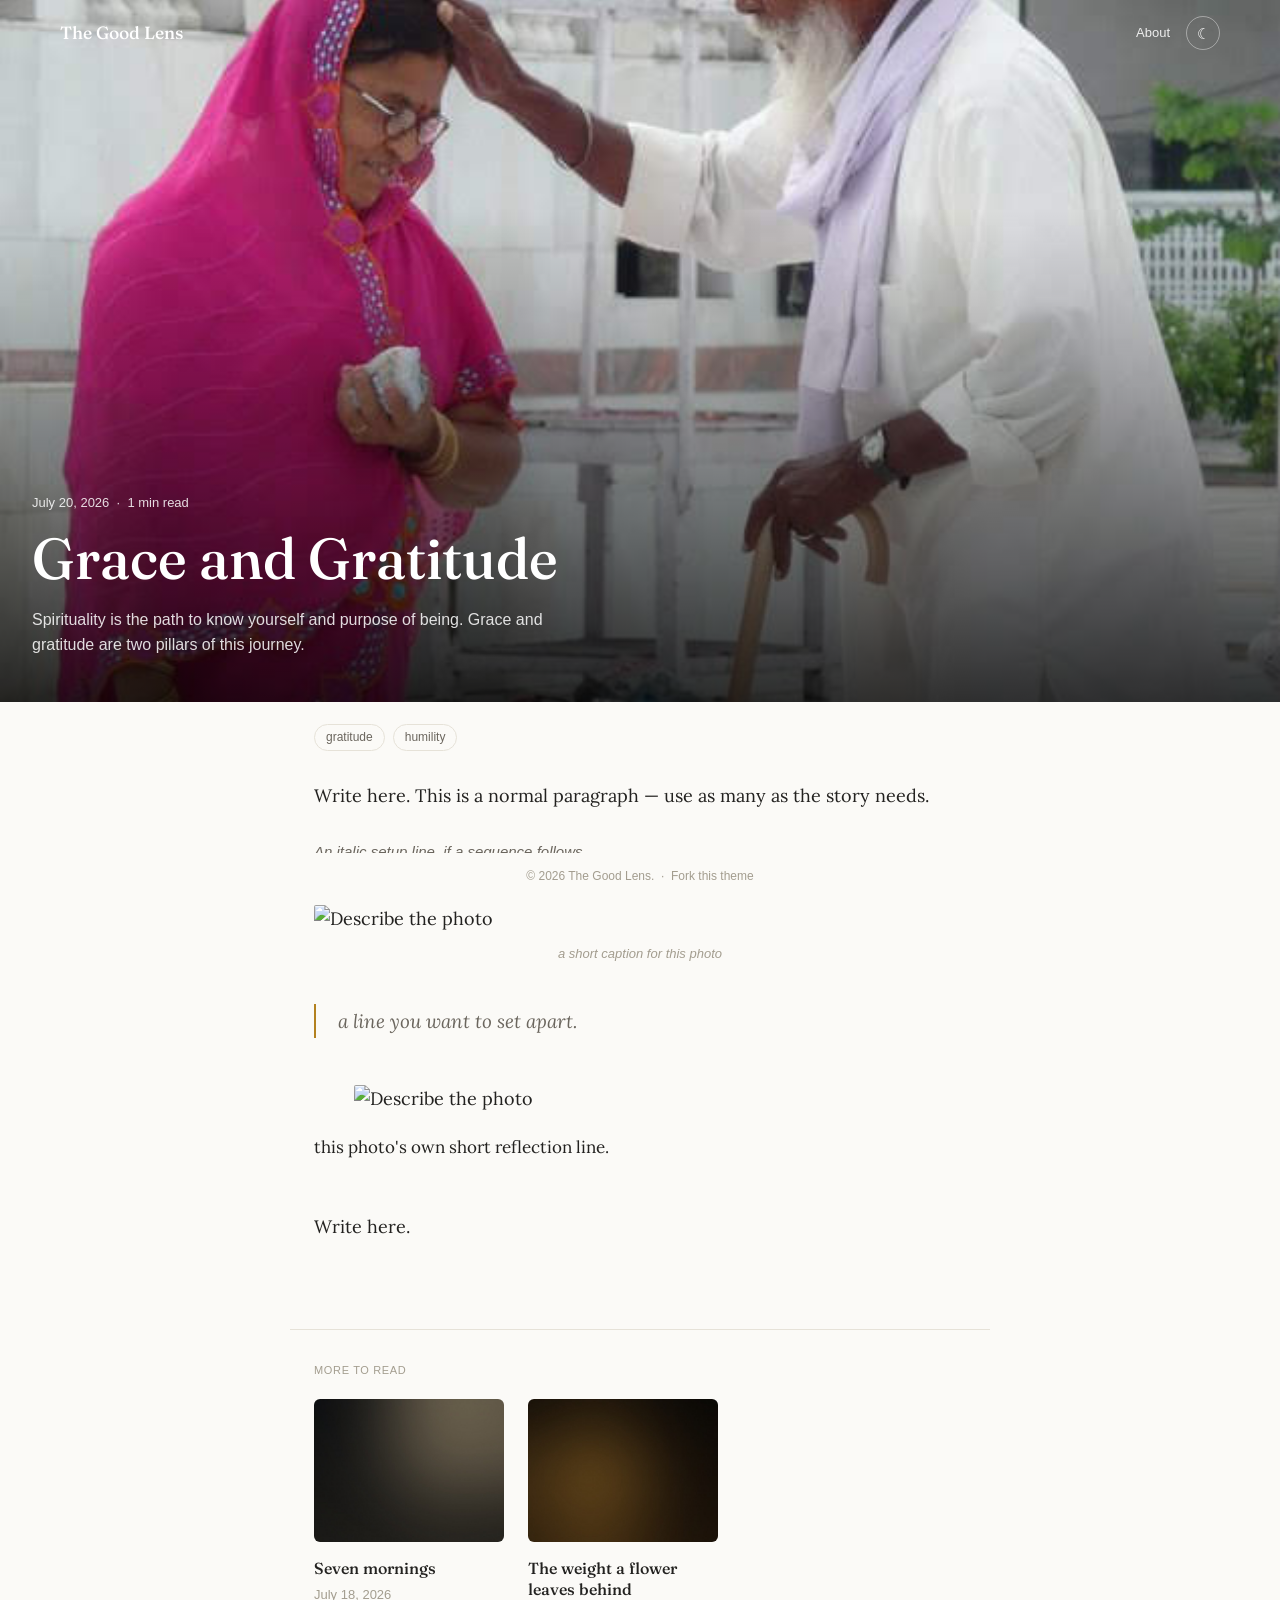
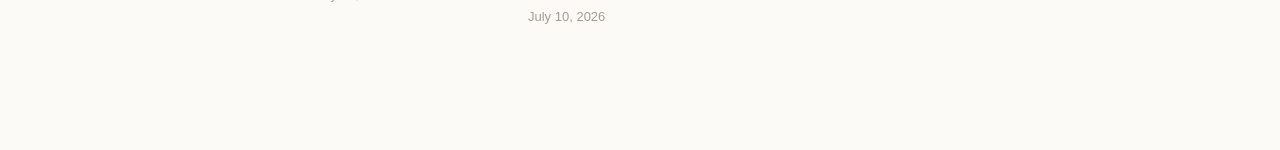
==== entries/humility-and-gratitude.html @ 4eff6de7 "Rename humility-and-gratitude to humility-and-gratitude.html" ====
<!DOCTYPE html>
<html lang="en">
<head>
  <meta charset="UTF-8">
  <meta name="viewport" content="width=device-width, initial-scale=1.0">
  <!-- EDIT: page title (shows in browser tab / search results) -->
  <title>Humility and Gratitude</title>

  <link rel="preconnect" href="https://fonts.googleapis.com">
  <link rel="preconnect" href="https://fonts.gstatic.com" crossorigin>
  <link href="https://fonts.googleapis.com/css2?family=Fraunces:ital,opsz,wght@0,9..144,400..600;1,9..144,400..500&family=Lora:ital,wght@0,400;0,500;1,400&display=swap" rel="stylesheet">

  <link rel="icon" type="image/svg+xml" href="../assets/favicon.svg">
  <link rel="stylesheet" href="../assets/css/main.css">
</head>
<!-- EDIT: data-entry-file must exactly match the filename you saved this
     page as, AND match the "file" value you add for it in entries-data.js.
     This is what lets tags and "More to read" find their way to this page. -->
<body class="has-hero" data-entry-file="humility-and-gratitude.html">

  <!-- Leave these three exactly as-is — same on every entry page -->
  <div class="progress-bar" id="progress-bar"></div>
  <div class="topbar">
    <div class="topbar__inner">
      <a class="topbar__mark" href="../index.html">The Good Lens</a>
      <div class="topbar__right">
        <a href="../about.html">About</a>
        <button class="theme-toggle" id="theme-toggle" aria-label="Switch to dark mode"></button>
      </div>
    </div>
  </div>

  <!-- ===== Hero banner =====
       EDIT: image, date, title, and description. "Time to read" fills
       itself in automatically based on word count — leave that span empty. -->
  <div class="entry-hero">
    <img class="entry-hero__img" src="../assets/images/blessings1.jpg" alt="">
    <div class="entry-hero__scrim"></div>
    <div class="entry-hero__content">
      <p class="entry-hero__meta">July 20, 2026 &nbsp;·&nbsp; <span id="read-time"></span></p>
      <h1 class="entry-hero__title">Grace and Gratitude</h1>
      <p class="entry-hero__desc">Spirituality is the path to know yourself and purpose of being. Grace and gratitude are two pillars of this journey.</p>
    </div>
  </div>

  <!-- Leave as-is — tags fill in automatically from entries-data.js -->
  <div class="entry-tags" id="entry-tags"></div>

  <article class="entry-body">

    <!-- ============================================================
         Everything below is building blocks — use any combination,
         in any order, delete what you don't need for this entry.
         ============================================================ -->

    <!-- A plain paragraph of writing -->
    <p>Write here. This is a normal paragraph — use as many as the story needs.</p>

    <!-- An opening note (small italic line) — good for setting up
         a numbered sequence below, like "a week of the same walk..." -->
    <p class="opening-note">An italic setup line, if a sequence follows.</p>

    <!-- A photo woven into flowing writing, with a small caption -->
    <figure class="inline-photo">
      <img src="../assets/images/your-photo.jpg" alt="Describe the photo">
      <figcaption>a short caption for this photo</figcaption>
    </figure>

    <!-- A quoted or pivotal line, set apart from the paragraph flow —
         good for scripture, or a single sentence you want to land quietly -->
    <blockquote>a line you want to set apart.</blockquote>

    <!-- A numbered photo-moment — copy this whole block for each photo
         in a sequence -->
    <div class="moment">
      <figure class="moment__photo">
        <img src="../assets/images/your-photo.jpg" alt="Describe the photo">
      </figure>
      <p class="moment__caption">this photo's own short reflection line.</p>
    </div>

    <!-- Closing paragraph -->
    <p>Write here.</p>

  </article>

  <!-- Leave as-is — automatically shows up to 3 entries that share tags
       with this one (or, if none share a tag, simply other entries) -->
  <div class="related-posts" id="related-posts"></div>

  <!-- Leave this footer exactly as-is — same on every page -->
  <footer class="site">
    &copy; <span id="year"></span> The Good Lens. &nbsp;·&nbsp;
    <a href="https://github.com/thegoodlens/thegoodlens.github.io" target="_blank" rel="noopener">Fork this theme</a>
  </footer>

  <script>document.getElementById('year').textContent = new Date().getFullYear();</script>
  <script src="../assets/js/entries-data.js"></script>
  <script src="../assets/js/main.js"></script>
</body>
</html>
---- assets/css/main.css ----
/* ================================
   The Good Lens
   ================================ */

:root {
  --paper: #fbfaf7;
  --ink: #232220;
  --ink-soft: #6b665e;
  --ink-faint: #a39d8f;
  --line: #e6e2d8;
  --accent: #b3811f;
  --accent-soft: #f3e8d2;

  --serif-display: "Fraunces", Georgia, serif;
  --serif-body: "Lora", Georgia, serif;
  --sans: -apple-system, BlinkMacSystemFont, "Segoe UI", sans-serif;
}

[data-theme="dark"] {
  --paper: #18170f;
  --ink: #ece7d9;
  --ink-soft: #a39d8c;
  --ink-faint: #6e6a5c;
  --line: #35322690;
  --accent: #dcae5a;
  --accent-soft: #362c17;
}

* { box-sizing: border-box; }

body {
  margin: 0;
  background: var(--paper);
  color: var(--ink);
  font-family: var(--serif-body);
  line-height: 1.6;
  -webkit-font-smoothing: antialiased;
  transition: background 0.25s ease, color 0.25s ease;
}

img { max-width: 100%; display: block; }
a { color: inherit; text-decoration: none; }
a.underline { border-bottom: 1px solid var(--ink-faint); }
a.underline:hover { color: var(--accent); border-color: var(--accent); }

.wrap {
  max-width: 700px;
  margin: 0 auto;
  padding: 0 24px;
}

/* ---------- Shared page chrome ---------- */

body { padding-bottom: 52px; }

/* Icon-only sun/moon theme toggle, used on every page */

.theme-toggle {
  background: none;
  border: 1px solid var(--line);
  border-radius: 50%;
  width: 34px;
  height: 34px;
  display: inline-flex;
  align-items: center;
  justify-content: center;
  font-size: 15px;
  line-height: 1;
  cursor: pointer;
  color: var(--ink-soft);
}

.theme-toggle:hover { border-color: var(--accent); color: var(--accent); }

/* ---------- Topbar — fixed/static, shared by every page ---------- */

.topbar {
  position: fixed;
  top: 0; left: 0; right: 0;
  z-index: 20;
  background: transparent;
  display: flex;
  align-items: center;
  justify-content: space-between;
  padding: 16px 32px;
  transition: background 0.3s ease;
}

.topbar.is-scrolled {
  background: var(--paper);
}

.topbar__inner {
  display: flex;
  align-items: center;
  justify-content: space-between;
  max-width: 1160px;
  margin: 0 auto;
  width: 100%;
}

.topbar__mark {
  font-family: var(--serif-display);
  font-weight: 500;
  font-size: 1.1rem;
  transition: opacity 0.3s ease, transform 0.3s ease, color 0.3s ease;
}

body.is-home .topbar__mark {
  opacity: 0;
  transform: translateY(-6px);
  pointer-events: none;
}

body.is-home .topbar.is-scrolled .topbar__mark {
  opacity: 1;
  transform: none;
  pointer-events: auto;
}

.topbar__mark:hover { color: var(--accent); }

.topbar__right {
  display: flex;
  align-items: center;
  gap: 16px;
  font-family: var(--sans);
  font-size: 13px;
}

.topbar__right > a { color: var(--ink-soft); transition: color 0.3s ease; }
.topbar__right > a:hover { color: var(--accent); }

/* Over a hero photo, pre-scroll: force white/translucent chrome for legibility.
   Once scrolled past the hero, revert to normal theme colors. */

body.has-hero .topbar:not(.is-scrolled) .topbar__right > a {
  color: rgba(255,255,255,0.88);
}
body.has-hero .topbar:not(.is-scrolled) .theme-toggle {
  color: #fff;
  border-color: rgba(255,255,255,0.4);
}

body.has-hero .topbar:not(.is-scrolled) .topbar__mark {
  color: #fff;
}

/* ---------- Homepage masthead ---------- */

.home-masthead {
  max-width: 1160px;
  margin: 0 auto;
  padding: 16px 32px 52px;
}

.home-masthead h1 {
  font-family: var(--serif-display);
  font-weight: 500;
  font-size: clamp(2.4rem, 6vw, 3.4rem);
  margin: 0 0 12px;
}

.home-masthead p {
  font-family: var(--sans);
  font-size: 15px;
  color: var(--ink-soft);
  max-width: 480px;
  line-height: 1.6;
  margin: 0;
}

/* ---------- Entry grid (image-forward cards) ---------- */

.entry-grid {
  display: grid;
  grid-template-columns: repeat(3, 1fr);
  gap: 32px 28px;
  max-width: 1160px;
  margin: 0 auto;
  padding: 0 32px 20px;
}

.entry-card { display: block; }
.entry-card.is-hidden { display: none; }

.entry-card__thumb {
   display: block;
  overflow: hidden;
  border-radius: 6px;
  margin-bottom: 16px;
}

.entry-card__thumb img {
  width: 100%;
  aspect-ratio: 4 / 3;
  object-fit: cover;
  display: block;
  transition: transform 0.4s ease;
}

.entry-card:hover .entry-card__thumb img { transform: scale(1.03); }

.entry-card__title {
  font-family: var(--serif-display);
  font-weight: 500;
  font-size: 1.15rem;
  line-height: 1.35;
  margin: 0 0 6px;
}

.entry-card__title a:hover { color: var(--accent); }

.entry-card__date {
  font-family: var(--sans);
  font-size: 13px;
  color: var(--ink-faint);
  margin: 0;
}

/* ---------- Pagination ---------- */

.pagination {
  display: flex;
  align-items: center;
  justify-content: center;
  gap: 16px;
  padding: 48px 24px 44px;
  font-family: var(--sans);
  font-size: 13px;
  color: var(--ink-soft);
}

.pagination button {
  background: none;
  border: 1px solid var(--line);
  border-radius: 100px;
  padding: 7px 16px;
  color: var(--ink-soft);
  cursor: pointer;
  font-family: inherit;
  font-size: inherit;
}

.pagination button:hover:not(:disabled) { border-color: var(--accent); color: var(--accent); }
.pagination button:disabled { opacity: 0.35; cursor: default; }

/* ---------- Reading progress bar ---------- */

.progress-bar {
  position: fixed;
  top: 0; left: 0;
  height: 3px;
  width: 0%;
  background: var(--accent);
  z-index: 30;
  transition: width 0.1s linear;
}

/* ---------- Entry hero banner ---------- */

.entry-hero {
  position: relative;
  height: 78vh;
  min-height: 420px;
  overflow: hidden;
  background: #111;
}

.entry-hero__img {
  position: absolute;
  inset: 0;
  width: 100%;
  height: 100%;
  object-fit: cover;
}

.entry-hero__scrim {
  position: absolute;
  inset: 0;
  background: linear-gradient(to top, rgba(0,0,0,0.78) 0%, rgba(0,0,0,0.25) 45%, rgba(0,0,0,0) 70%);
}

.entry-hero__content {
  position: absolute;
  left: 0; right: 0; bottom: 0;
  padding: 0 32px 44px;
  max-width: 900px;
}

.entry-hero__meta {
  font-family: var(--sans);
  font-size: 13px;
  color: rgba(255,255,255,0.85);
  margin: 0 0 14px;
}

.entry-hero__title {
  font-family: var(--serif-display);
  font-weight: 500;
  color: #fff;
  font-size: clamp(2.2rem, 6vw, 3.6rem);
  line-height: 1.1;
  margin: 0 0 16px;
}

.entry-hero__desc {
  font-family: var(--sans);
  font-size: 16px;
  color: rgba(255,255,255,0.85);
  max-width: 60ch;
  line-height: 1.6;
  margin: 0;
}

/* Quiet tag row, sits between the hero and the body copy */

.entry-tags {
  max-width: 700px;
  margin: 0 auto;
  padding: 22px 24px 0;
  display: flex;
  flex-wrap: wrap;
  gap: 8px;
  font-family: var(--sans);
  font-size: 12px;
  color: var(--ink-soft);
}

.entry-tags span {
  border: 1px solid var(--line);
  border-radius: 100px;
  padding: 3px 11px;
}

.entry-body {
  max-width: 700px;
  margin: 0 auto;
  padding: 28px 24px 60px;
  font-size: 18px;
}

.entry-body p {
  margin: 0 0 1.4em;
  line-height: 1.85;
}

.entry-body .opening-note {
  font-family: var(--sans);
  font-size: 15px;
  color: var(--ink-soft);
  font-style: italic;
  margin: 0 0 2em;
}

.entry-body blockquote {
  margin: 2em 0;
  padding-left: 22px;
  border-left: 2px solid var(--accent);
  font-style: italic;
  color: var(--ink-soft);
  font-size: 1.05em;
  line-height: 1.8;
}

/* Flowing-style inline photo */

.entry-body figure.inline-photo {
  margin: 2.2em 0;
}

.entry-body figure.inline-photo img {
  width: 100%;
  border-radius: 2px;
}

.entry-body figure.inline-photo figcaption {
  font-family: var(--sans);
  font-size: 13px;
  color: var(--ink-faint);
  font-style: italic;
  margin-top: 10px;
  text-align: center;
}

/* Numbered photo-moment style */

.moment {
  margin: 2.6em 0;
}

.moment__photo img {
  width: 100%;
  border-radius: 2px;
  margin-bottom: 12px;
}

.moment__caption {
  font-size: 17px;
  line-height: 1.75;
  color: var(--ink);
  margin: 0;
}

/* ---------- About page ---------- */

.page-masthead {
  max-width: 640px;
  margin: 0 auto;
  padding: 96px 24px 8px;
}

.page-masthead h1 {
  font-family: var(--serif-display);
  font-weight: 500;
  font-size: clamp(2rem, 5vw, 2.8rem);
  margin: 0;
}

.about-body {
  max-width: 640px;
  margin: 0 auto;
  padding: 24px 24px 100px;
  font-size: 18px;
}

.about-body p { line-height: 1.85; margin: 0 0 1.4em; }

/* ---------- "More to read" — related entries, end of each entry page ---------- */

.related-posts {
  max-width: 700px;
  margin: 0 auto;
  padding: 32px 24px 70px;
  border-top: 1px solid var(--line);
}

.related-posts__label {
  font-family: var(--sans);
  font-size: 11px;
  letter-spacing: 0.06em;
  text-transform: uppercase;
  color: var(--ink-faint);
  margin: 0 0 20px;
}

.related-posts__grid {
  display: flex;
  flex-wrap: wrap;
  gap: 24px;
}

.related-posts__grid .entry-card {
  flex: 0 1 190px;
}

.related-posts__grid .entry-card__title {
  font-size: 1rem;
}

/* ---------- Footer ---------- */

footer.site {
  position: fixed;
  bottom: 0; left: 0; right: 0;
  z-index: 15;
  background: var(--paper);
  padding: 14px 24px;
  text-align: center;
  font-family: var(--sans);
  font-size: 12px;
  color: var(--ink-faint);
}

footer.site a:hover { color: var(--accent); }

/* ---------- Responsive ---------- */

@media (max-width: 560px) {
  .entry-body { font-size: 17px; }
  .entry-hero { height: 62vh; min-height: 340px; }
  .related-posts__grid .entry-card { flex-basis: 140px; }
  .entry-grid { grid-template-columns: 1fr; gap: 28px; }
  .home-masthead { padding-top: 64px; padding-bottom: 36px; }
  /* ------- .page-masthead { padding-top: 64px; } ----*/
}

@media (min-width: 561px) and (max-width: 860px) {
  .entry-grid { grid-template-columns: repeat(2, 1fr); }
}
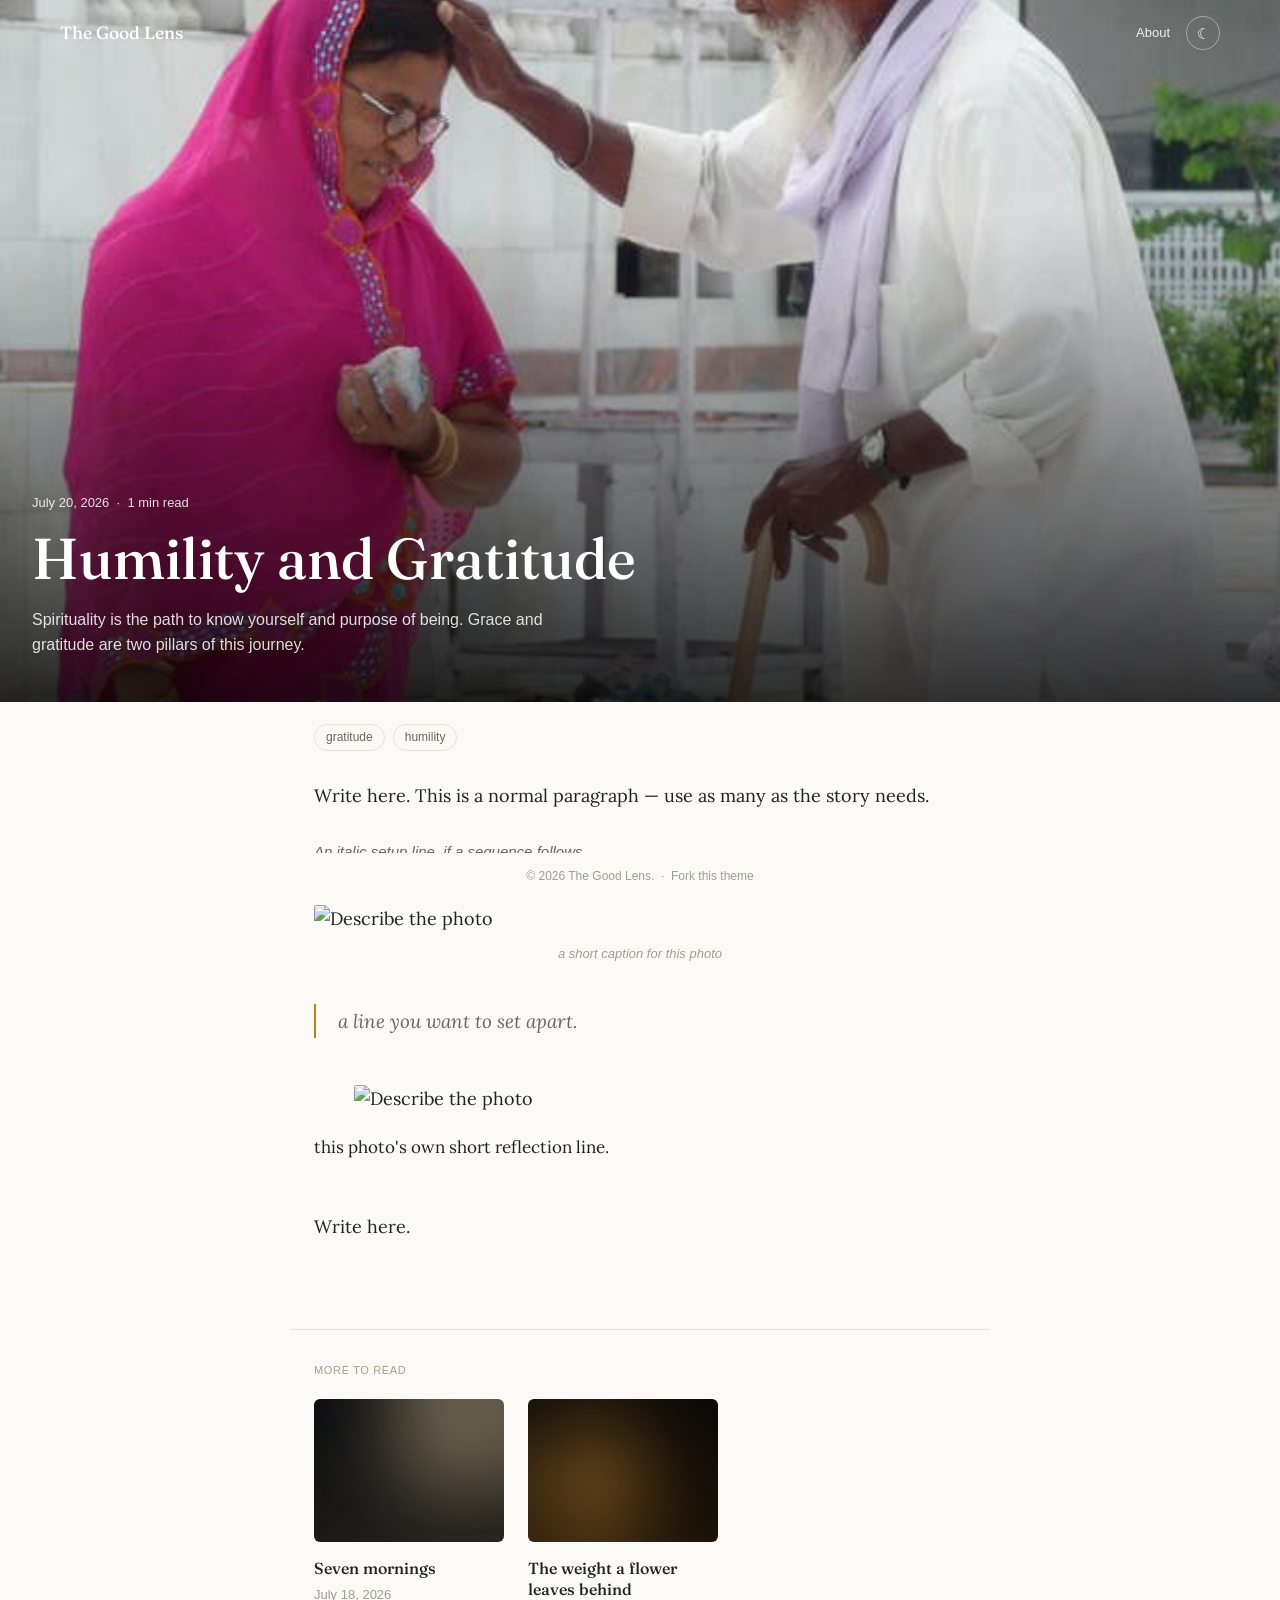
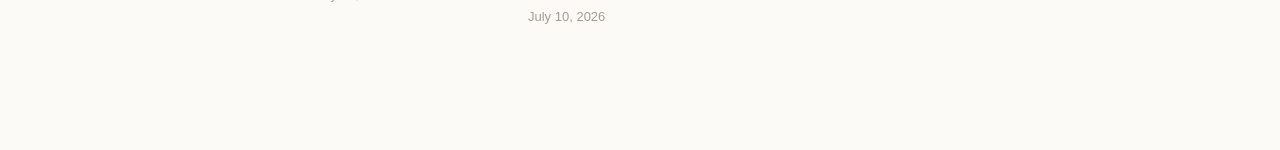
==== commit 25dd55f2: "Update humility-and-gratitude.html" ====
--- a/entries/humility-and-gratitude.html
+++ b/entries/humility-and-gratitude.html
@@ -38,7 +38,7 @@
     <div class="entry-hero__scrim"></div>
     <div class="entry-hero__content">
       <p class="entry-hero__meta">July 20, 2026 &nbsp;·&nbsp; <span id="read-time"></span></p>
-      <h1 class="entry-hero__title">Grace and Gratitude</h1>
+      <h1 class="entry-hero__title">Humility and Gratitude</h1>
       <p class="entry-hero__desc">Spirituality is the path to know yourself and purpose of being. Grace and gratitude are two pillars of this journey.</p>
     </div>
   </div>
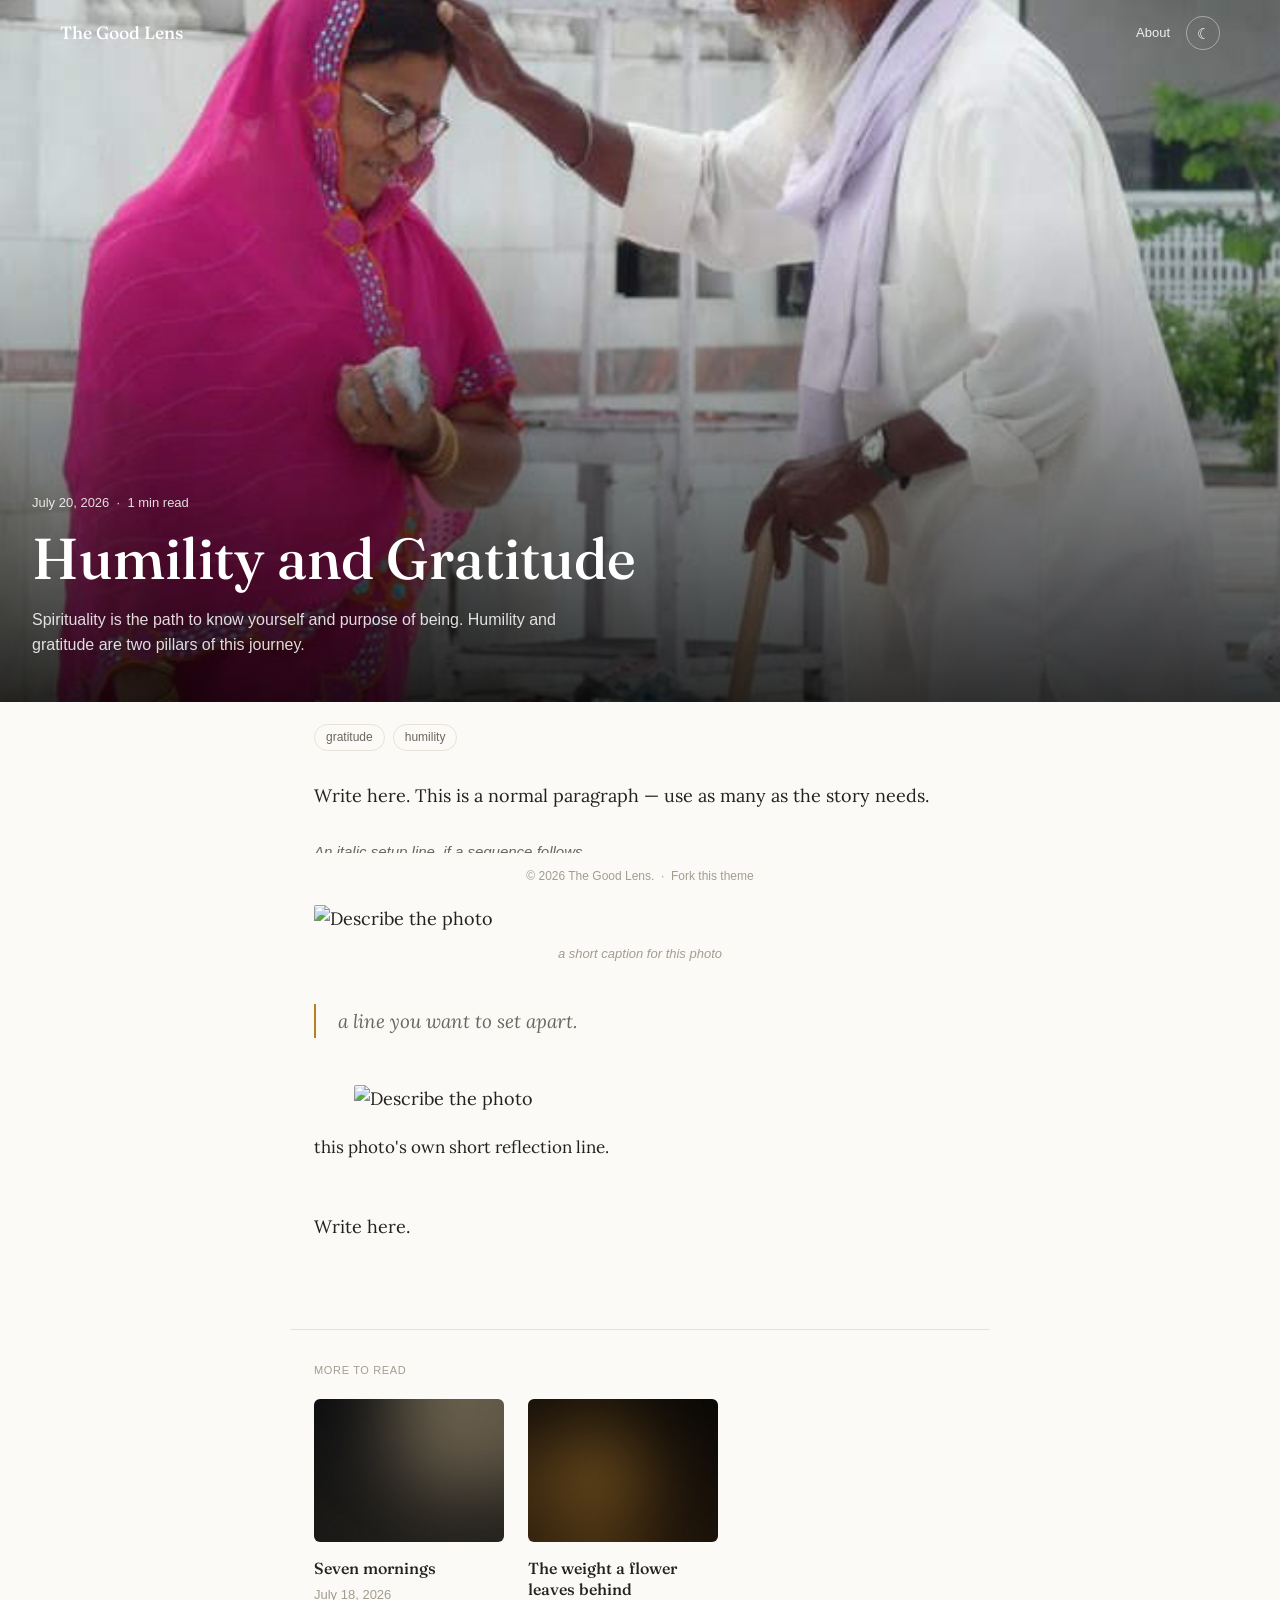
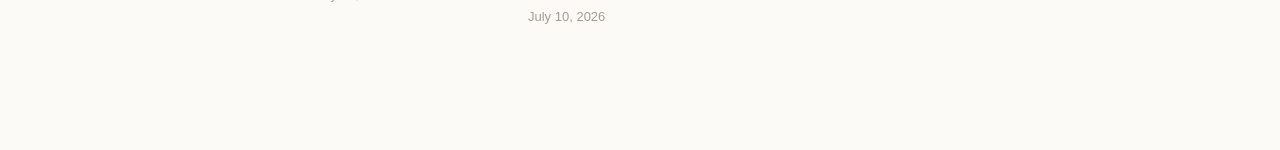
==== commit 5b55516e: "Update humility-and-gratitude.html" ====
--- a/entries/humility-and-gratitude.html
+++ b/entries/humility-and-gratitude.html
@@ -39,7 +39,7 @@
     <div class="entry-hero__content">
       <p class="entry-hero__meta">July 20, 2026 &nbsp;·&nbsp; <span id="read-time"></span></p>
       <h1 class="entry-hero__title">Humility and Gratitude</h1>
-      <p class="entry-hero__desc">Spirituality is the path to know yourself and purpose of being. Grace and gratitude are two pillars of this journey.</p>
+      <p class="entry-hero__desc">Spirituality is the path to know yourself and purpose of being. Humility and gratitude are two pillars of this journey.</p>
     </div>
   </div>
 
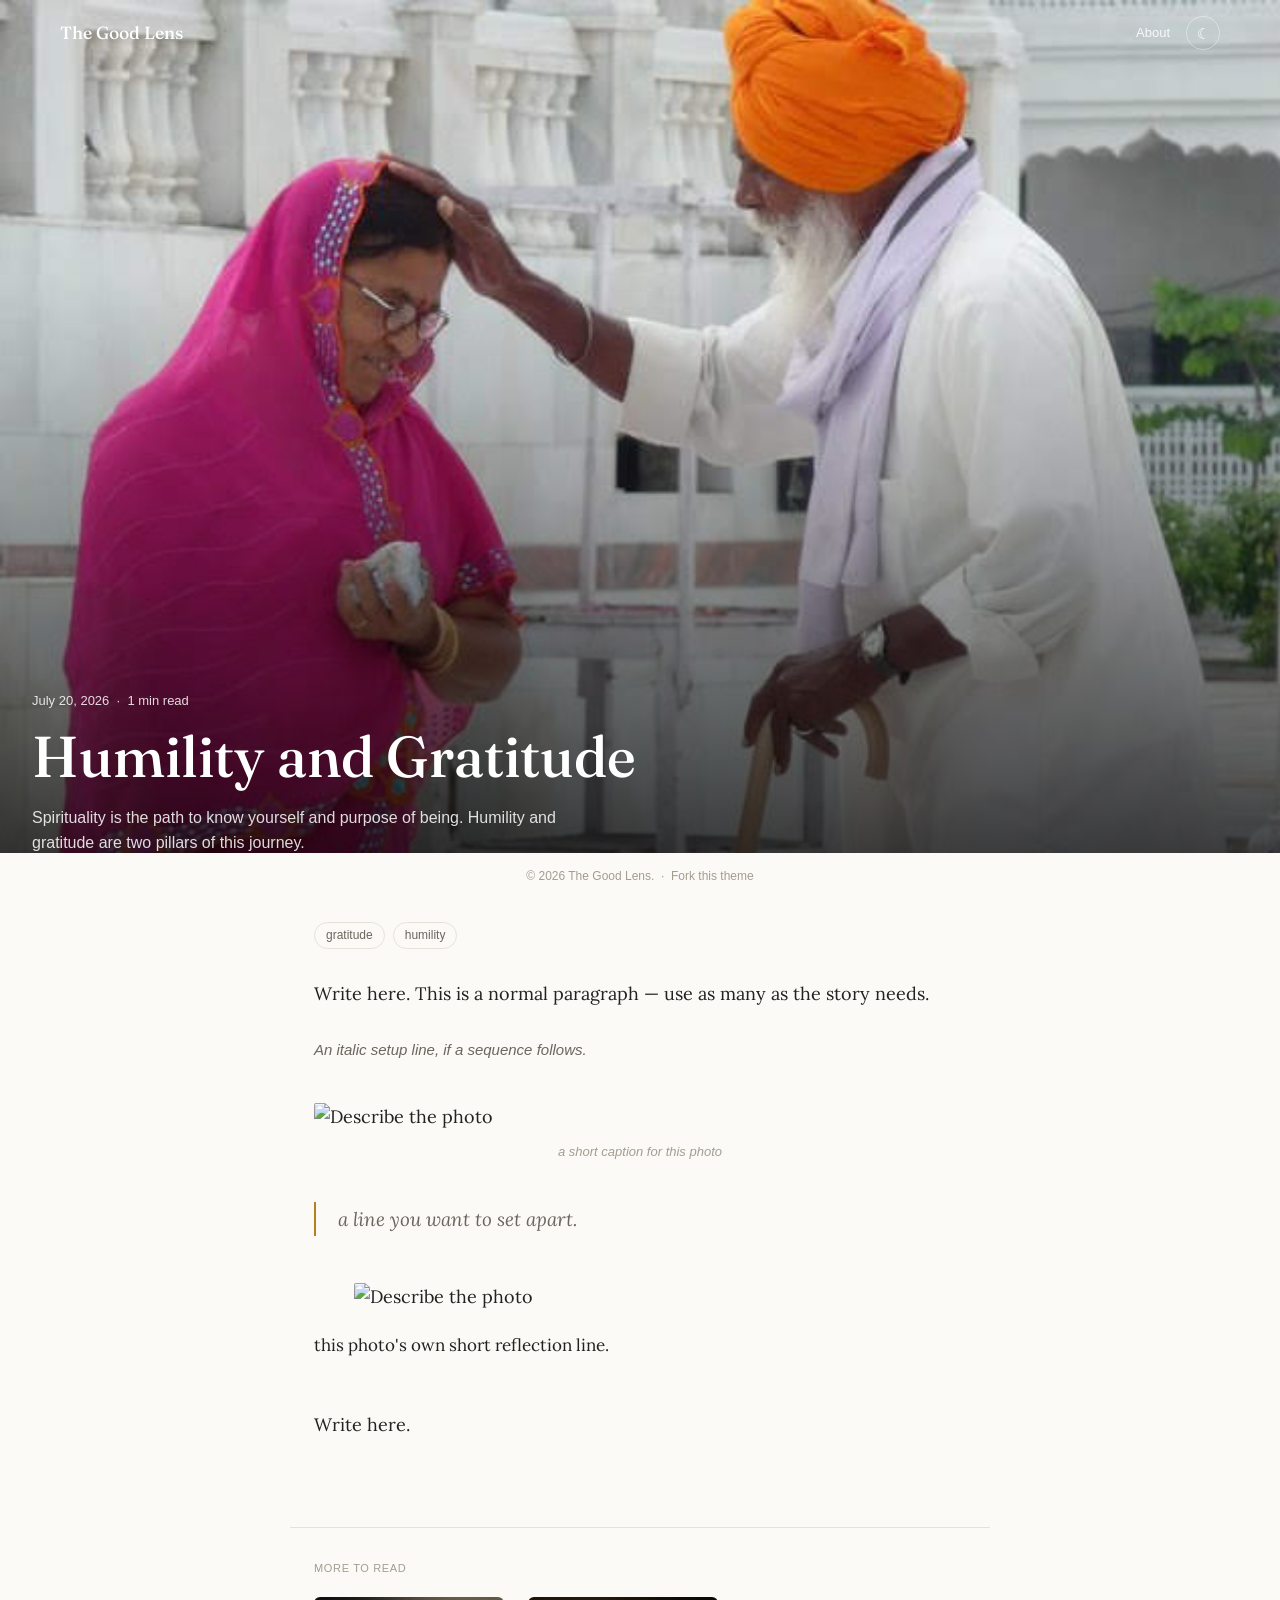
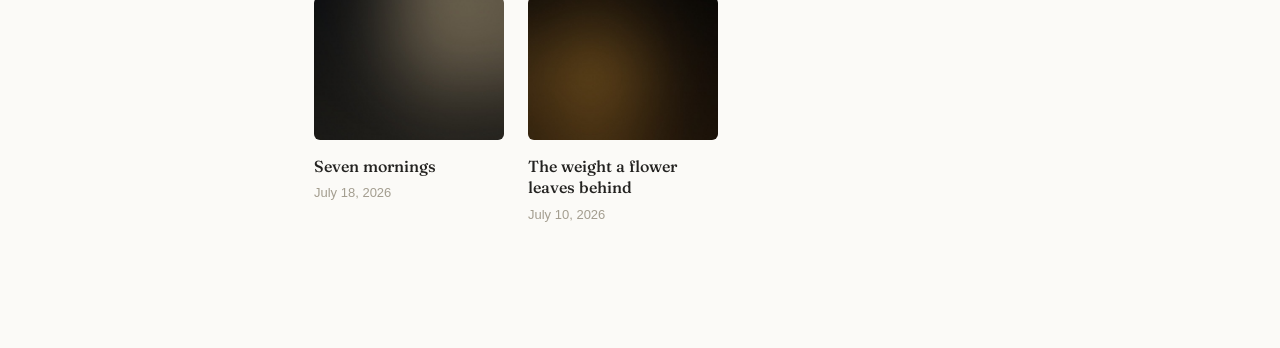
==== commit b27c21b3: "Update humility-and-gratitude.html" ====
--- a/entries/humility-and-gratitude.html
+++ b/entries/humility-and-gratitude.html
@@ -34,7 +34,7 @@
        EDIT: image, date, title, and description. "Time to read" fills
        itself in automatically based on word count — leave that span empty. -->
   <div class="entry-hero">
-    <img class="entry-hero__img" src="../assets/images/blessings1.jpg" alt="">
+    <img class="entry-hero__img" src="../assets/images/blessings1.jpg" alt="" style="object-position: center top;">
     <div class="entry-hero__scrim"></div>
     <div class="entry-hero__content">
       <p class="entry-hero__meta">July 20, 2026 &nbsp;·&nbsp; <span id="read-time"></span></p>
--- a/assets/css/main.css
+++ b/assets/css/main.css
@@ -261,8 +261,9 @@
 
 .entry-hero {
   position: relative;
-  height: 78vh;
-  min-height: 420px;
+  height: 100vh;
+  height: 100dvh;
+  min-height: 480px;
   overflow: hidden;
   background: #111;
 }
@@ -478,7 +479,7 @@
 
 @media (max-width: 560px) {
   .entry-body { font-size: 17px; }
-  .entry-hero { height: 62vh; min-height: 340px; }
+  .entry-hero { height: 62vh; height: 62dvh; min-height: 340px; }
   .related-posts__grid .entry-card { flex-basis: 140px; }
   .entry-grid { grid-template-columns: 1fr; gap: 28px; }
   .home-masthead { padding-top: 64px; padding-bottom: 36px; }
